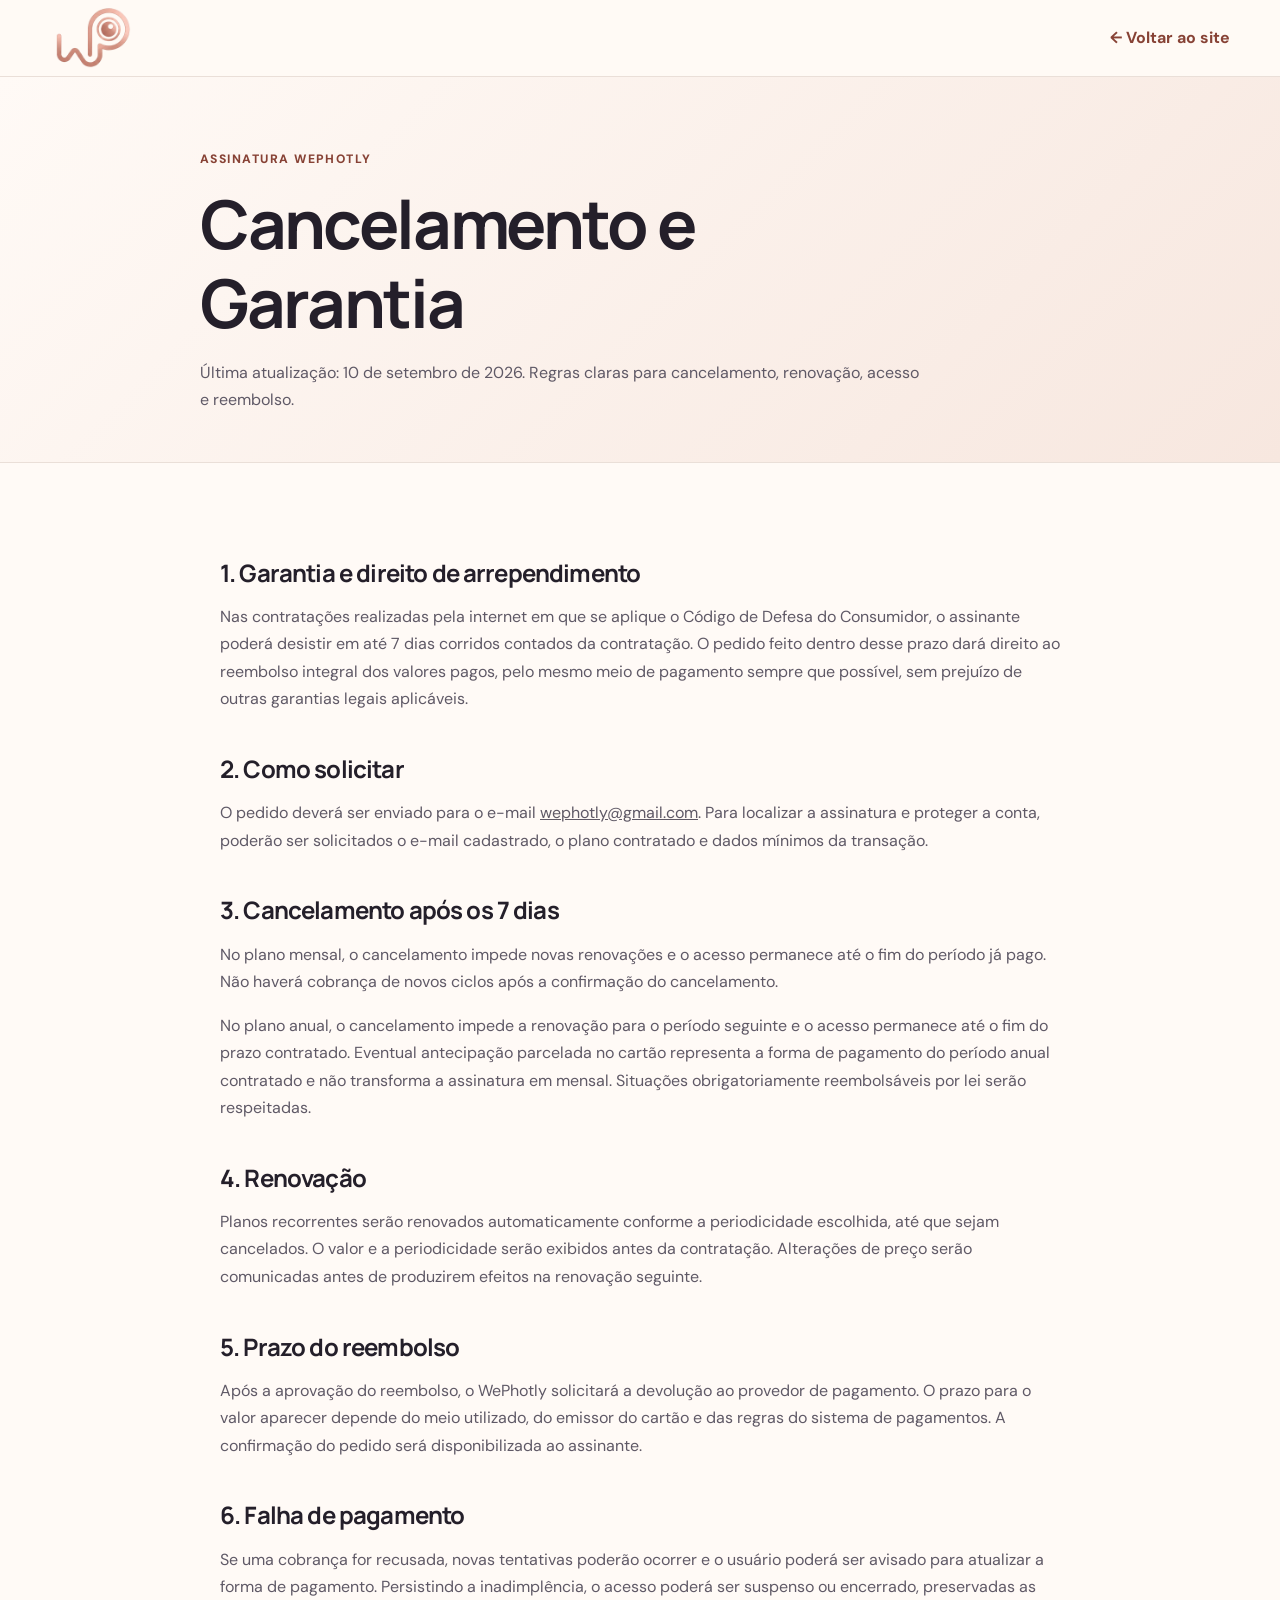
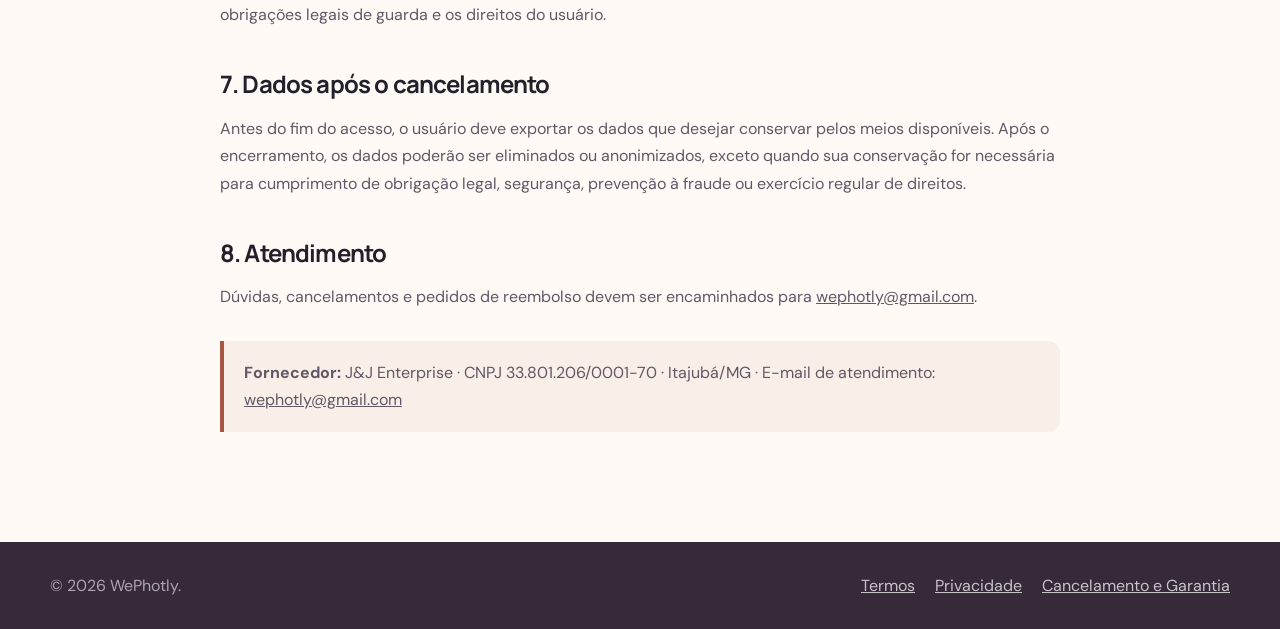
==== cancelamento-e-garantia.html @ aab0f1bc "Recupera versao publicada da landing WePhotly" ====
<!doctype html>
<html lang="pt-BR">
<head>
  <meta charset="utf-8"><meta name="viewport" content="width=device-width, initial-scale=1">
  <title>Cancelamento e Garantia | WePhotly</title><meta name="description" content="Regras de cancelamento, renovação e garantia do WePhotly.">
  <link rel="canonical" href="https://www.wephotly.com/cancelamento-e-garantia.html">
  <link rel="icon" href="/brand/favicon-32x32.png" sizes="32x32" type="image/png">
  <link rel="preconnect" href="https://fonts.googleapis.com"><link rel="preconnect" href="https://fonts.gstatic.com" crossorigin>
  <link rel="preload" as="style" href="https://fonts.googleapis.com/css2?family=DM+Sans:wght@400;700;800&family=Manrope:wght@700&display=swap" onload="this.onload=null;this.rel='stylesheet'">
  <noscript><link rel="stylesheet" href="https://fonts.googleapis.com/css2?family=DM+Sans:wght@400;700;800&family=Manrope:wght@700&display=swap"></noscript>
  <link rel="stylesheet" href="/legal.css">
</head>
<body>
  <header class="legal-header"><nav class="legal-nav"><a href="/" aria-label="Voltar ao início"><picture><source srcset="/brand/wephotly-logo.avif" type="image/avif"><source srcset="/brand/wephotly-logo.webp" type="image/webp"><img src="/brand/wephotly-logo.png" alt="WePhotly" width="352" height="276"></picture></a><a class="back-link" href="/">← Voltar ao site</a></nav></header>
  <main>
    <section class="legal-hero"><div><p class="eyebrow">Assinatura WePhotly</p><h1>Cancelamento e Garantia</h1><p>Última atualização: 10 de setembro de 2026. Regras claras para cancelamento, renovação, acesso e reembolso.</p></div></section>
    <article class="legal-content">
      <h2>1. Garantia e direito de arrependimento</h2><p>Nas contratações realizadas pela internet em que se aplique o Código de Defesa do Consumidor, o assinante poderá desistir em até 7 dias corridos contados da contratação. O pedido feito dentro desse prazo dará direito ao reembolso integral dos valores pagos, pelo mesmo meio de pagamento sempre que possível, sem prejuízo de outras garantias legais aplicáveis.</p>
      <h2>2. Como solicitar</h2><p>O pedido deverá ser enviado para o e-mail <a href="mailto:wephotly@gmail.com">wephotly@gmail.com</a>. Para localizar a assinatura e proteger a conta, poderão ser solicitados o e-mail cadastrado, o plano contratado e dados mínimos da transação.</p>
      <h2>3. Cancelamento após os 7 dias</h2><p>No plano mensal, o cancelamento impede novas renovações e o acesso permanece até o fim do período já pago. Não haverá cobrança de novos ciclos após a confirmação do cancelamento.</p><p>No plano anual, o cancelamento impede a renovação para o período seguinte e o acesso permanece até o fim do prazo contratado. Eventual antecipação parcelada no cartão representa a forma de pagamento do período anual contratado e não transforma a assinatura em mensal. Situações obrigatoriamente reembolsáveis por lei serão respeitadas.</p>
      <h2>4. Renovação</h2><p>Planos recorrentes serão renovados automaticamente conforme a periodicidade escolhida, até que sejam cancelados. O valor e a periodicidade serão exibidos antes da contratação. Alterações de preço serão comunicadas antes de produzirem efeitos na renovação seguinte.</p>
      <h2>5. Prazo do reembolso</h2><p>Após a aprovação do reembolso, o WePhotly solicitará a devolução ao provedor de pagamento. O prazo para o valor aparecer depende do meio utilizado, do emissor do cartão e das regras do sistema de pagamentos. A confirmação do pedido será disponibilizada ao assinante.</p>
      <h2>6. Falha de pagamento</h2><p>Se uma cobrança for recusada, novas tentativas poderão ocorrer e o usuário poderá ser avisado para atualizar a forma de pagamento. Persistindo a inadimplência, o acesso poderá ser suspenso ou encerrado, preservadas as obrigações legais de guarda e os direitos do usuário.</p>
      <h2>7. Dados após o cancelamento</h2><p>Antes do fim do acesso, o usuário deve exportar os dados que desejar conservar pelos meios disponíveis. Após o encerramento, os dados poderão ser eliminados ou anonimizados, exceto quando sua conservação for necessária para cumprimento de obrigação legal, segurança, prevenção à fraude ou exercício regular de direitos.</p>
      <h2>8. Atendimento</h2><p>Dúvidas, cancelamentos e pedidos de reembolso devem ser encaminhados para <a href="mailto:wephotly@gmail.com">wephotly@gmail.com</a>.</p>
      <div class="notice"><p><strong>Fornecedor:</strong> J&amp;J Enterprise · CNPJ 33.801.206/0001-70 · Itajubá/MG · E-mail de atendimento: <a href="mailto:wephotly@gmail.com">wephotly@gmail.com</a></p></div>
    </article>
  </main>
  <footer class="legal-footer"><div class="legal-footer-inner"><p>© 2026 WePhotly.</p><nav><a href="/termos-de-uso.html">Termos</a><a href="/politica-de-privacidade.html">Privacidade</a><a href="/cancelamento-e-garantia.html">Cancelamento e Garantia</a></nav></div></footer>
</body></html>
---- legal.css ----
:root {
  --ink: #241f2a;
  --ink-soft: #5f5966;
  --paper: #fffaf6;
  --paper-2: #f8efe9;
  --line: #eadfd8;
  --terracotta: #a95745;
  --terracotta-dark: #874235;
  --plum: #362a39;
  --container: 880px;
}
* { box-sizing: border-box; }
html { scroll-behavior: smooth; }
body { margin: 0; background: var(--paper); color: var(--ink); font-family: "DM Sans", sans-serif; font-size: 16px; line-height: 1.72; }
a { color: inherit; }
.legal-header { border-bottom: 1px solid var(--line); background: rgba(255,250,246,.95); }
.legal-nav { width: min(calc(100% - 40px), 1180px); min-height: 76px; margin: auto; display: flex; align-items: center; justify-content: space-between; gap: 24px; }
.legal-nav img { display: block; width: 86px; height: 60px; object-fit: contain; }
.back-link { color: var(--terracotta-dark); font-weight: 700; text-decoration: none; }
.legal-hero { padding: 72px 20px 48px; background: linear-gradient(135deg, #fffaf6, #f7e7df); border-bottom: 1px solid var(--line); }
.legal-hero > div, .legal-content { width: min(100%, var(--container)); margin-inline: auto; }
.eyebrow { margin: 0 0 14px; color: var(--terracotta-dark); font-size: .76rem; font-weight: 800; letter-spacing: .12em; text-transform: uppercase; }
h1, h2 { font-family: Manrope, sans-serif; line-height: 1.18; letter-spacing: -.035em; }
h1 { max-width: 760px; margin: 0 0 16px; font-size: clamp(2.35rem, 6vw, 4.2rem); }
h2 { margin: 42px 0 12px; font-size: 1.5rem; }
.legal-hero p:last-child { max-width: 720px; margin: 0; color: var(--ink-soft); }
.legal-content { padding: 54px 20px 80px; }
.legal-content p, .legal-content li { color: var(--ink-soft); }
.legal-content ul { padding-left: 22px; }
.notice { margin: 30px 0; border-left: 4px solid var(--terracotta); border-radius: 0 12px 12px 0; background: var(--paper-2); padding: 18px 20px; }
.notice p { margin: 0; }
.legal-footer { background: var(--plum); color: white; }
.legal-footer-inner { width: min(calc(100% - 40px), 1180px); margin: auto; padding: 30px 0; display: flex; flex-wrap: wrap; justify-content: space-between; gap: 14px 26px; }
.legal-footer p { margin: 0; color: rgba(255,255,255,.58); }
.legal-footer nav { display: flex; flex-wrap: wrap; gap: 12px 20px; }
.legal-footer a { color: rgba(255,255,255,.72); }
@media (max-width: 560px) { .legal-nav { width: min(calc(100% - 28px), 1180px); } .back-link { font-size: .88rem; } .legal-hero { padding-top: 54px; } }
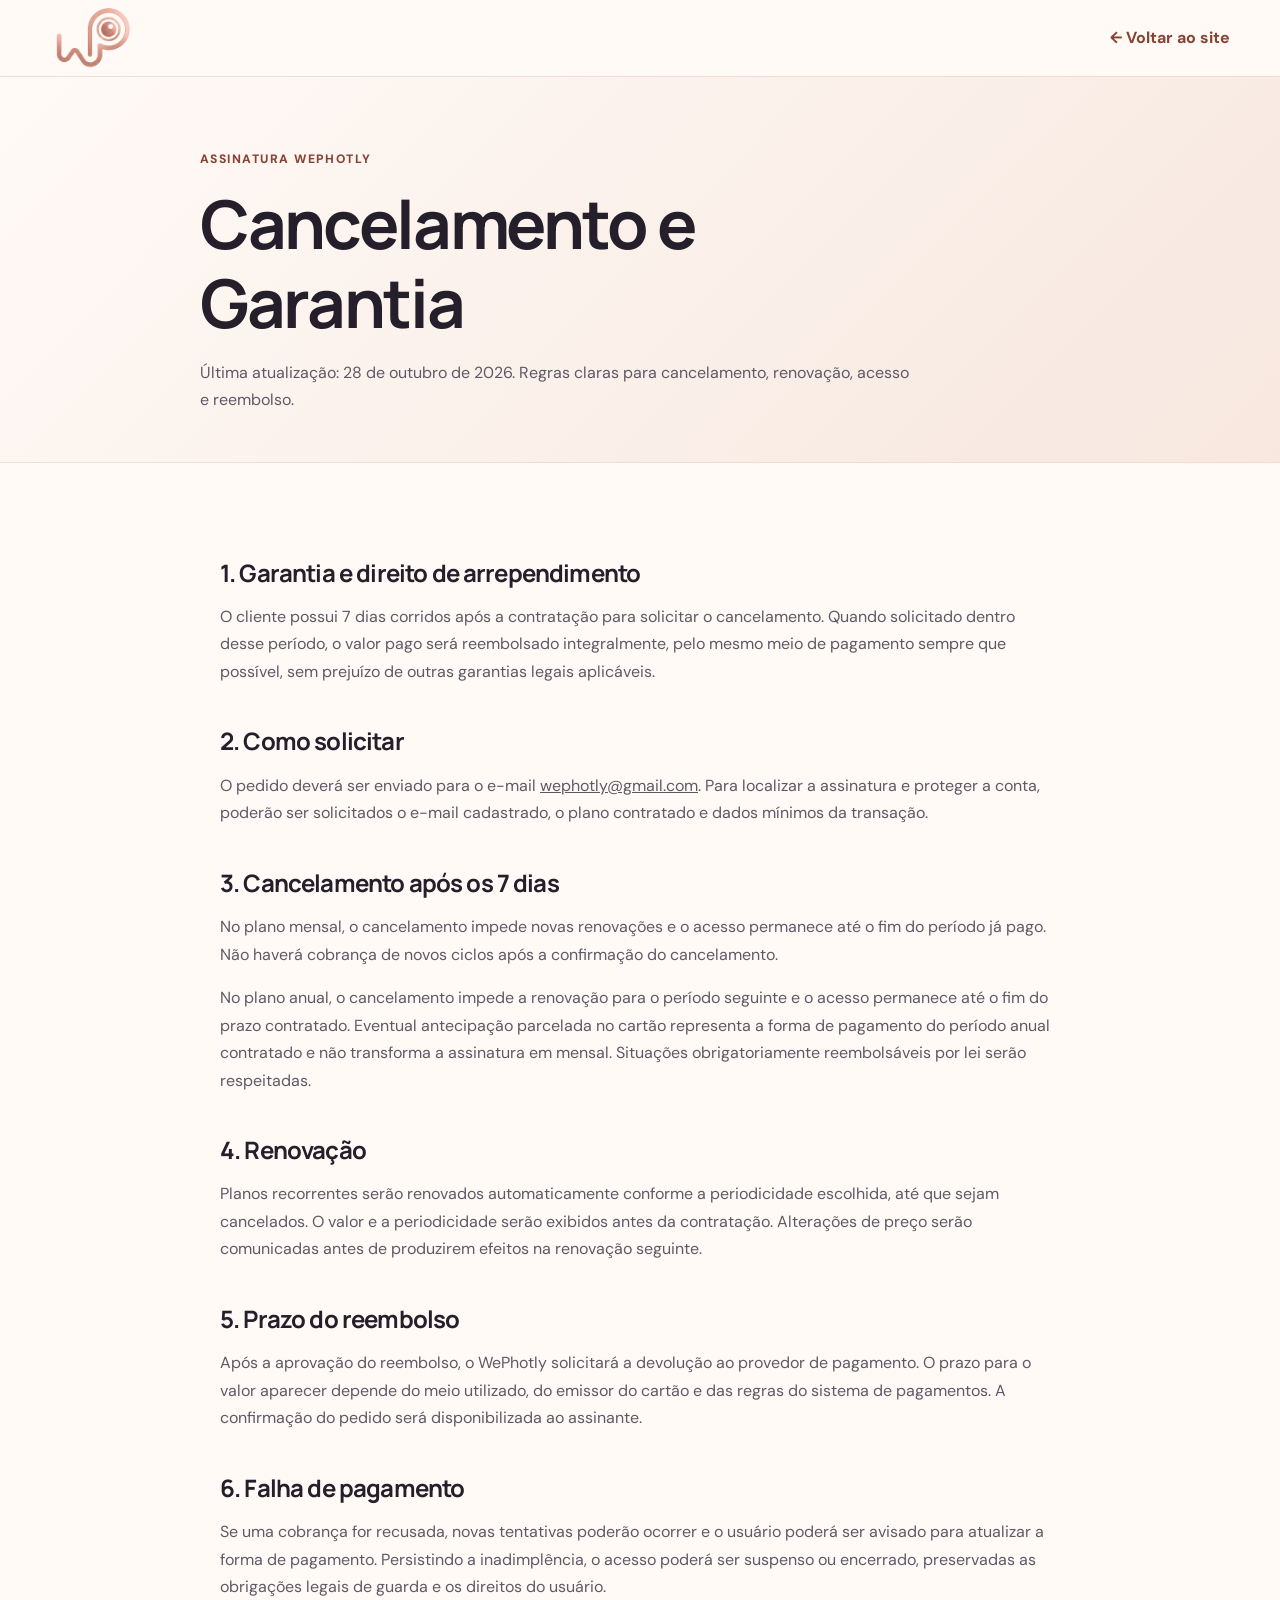
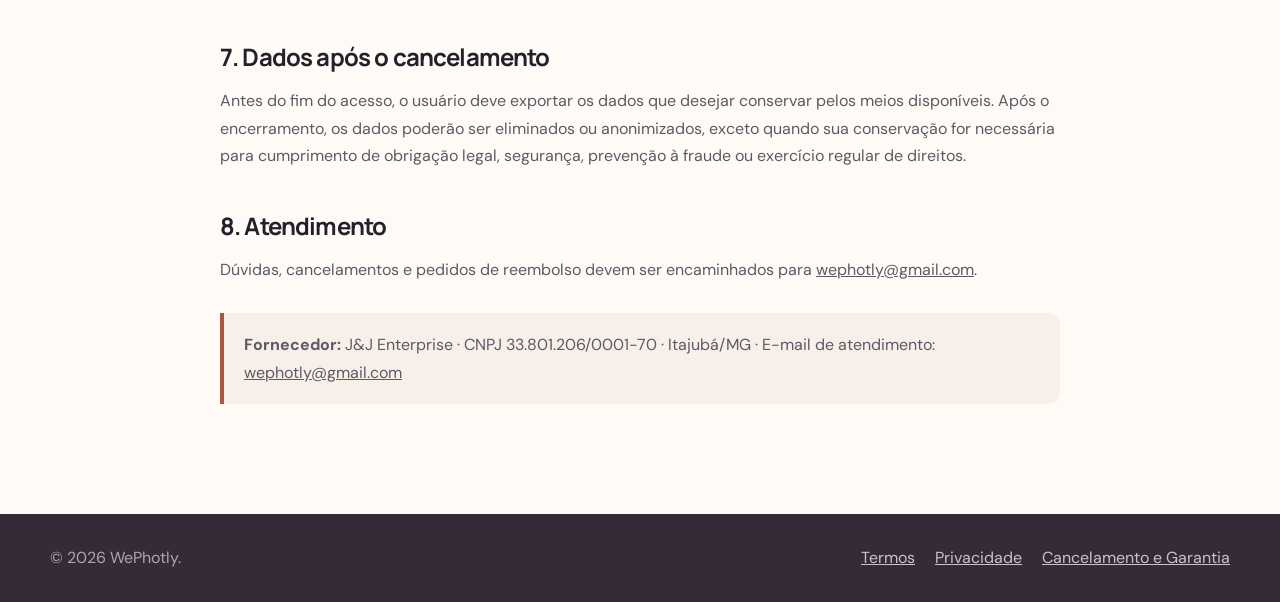
==== commit 44e9bce6: "Atualiza landing com melhorias de conversao" ====
--- a/cancelamento-e-garantia.html
+++ b/cancelamento-e-garantia.html
@@ -13,9 +13,9 @@
 <body>
   <header class="legal-header"><nav class="legal-nav"><a href="/" aria-label="Voltar ao início"><picture><source srcset="/brand/wephotly-logo.avif" type="image/avif"><source srcset="/brand/wephotly-logo.webp" type="image/webp"><img src="/brand/wephotly-logo.png" alt="WePhotly" width="352" height="276"></picture></a><a class="back-link" href="/">← Voltar ao site</a></nav></header>
   <main>
-    <section class="legal-hero"><div><p class="eyebrow">Assinatura WePhotly</p><h1>Cancelamento e Garantia</h1><p>Última atualização: 10 de setembro de 2026. Regras claras para cancelamento, renovação, acesso e reembolso.</p></div></section>
+    <section class="legal-hero"><div><p class="eyebrow">Assinatura WePhotly</p><h1>Cancelamento e Garantia</h1><p>Última atualização: 28 de outubro de 2026. Regras claras para cancelamento, renovação, acesso e reembolso.</p></div></section>
     <article class="legal-content">
-      <h2>1. Garantia e direito de arrependimento</h2><p>Nas contratações realizadas pela internet em que se aplique o Código de Defesa do Consumidor, o assinante poderá desistir em até 7 dias corridos contados da contratação. O pedido feito dentro desse prazo dará direito ao reembolso integral dos valores pagos, pelo mesmo meio de pagamento sempre que possível, sem prejuízo de outras garantias legais aplicáveis.</p>
+      <h2>1. Garantia e direito de arrependimento</h2><p>O cliente possui 7 dias corridos após a contratação para solicitar o cancelamento. Quando solicitado dentro desse período, o valor pago será reembolsado integralmente, pelo mesmo meio de pagamento sempre que possível, sem prejuízo de outras garantias legais aplicáveis.</p>
       <h2>2. Como solicitar</h2><p>O pedido deverá ser enviado para o e-mail <a href="mailto:wephotly@gmail.com">wephotly@gmail.com</a>. Para localizar a assinatura e proteger a conta, poderão ser solicitados o e-mail cadastrado, o plano contratado e dados mínimos da transação.</p>
       <h2>3. Cancelamento após os 7 dias</h2><p>No plano mensal, o cancelamento impede novas renovações e o acesso permanece até o fim do período já pago. Não haverá cobrança de novos ciclos após a confirmação do cancelamento.</p><p>No plano anual, o cancelamento impede a renovação para o período seguinte e o acesso permanece até o fim do prazo contratado. Eventual antecipação parcelada no cartão representa a forma de pagamento do período anual contratado e não transforma a assinatura em mensal. Situações obrigatoriamente reembolsáveis por lei serão respeitadas.</p>
       <h2>4. Renovação</h2><p>Planos recorrentes serão renovados automaticamente conforme a periodicidade escolhida, até que sejam cancelados. O valor e a periodicidade serão exibidos antes da contratação. Alterações de preço serão comunicadas antes de produzirem efeitos na renovação seguinte.</p>
